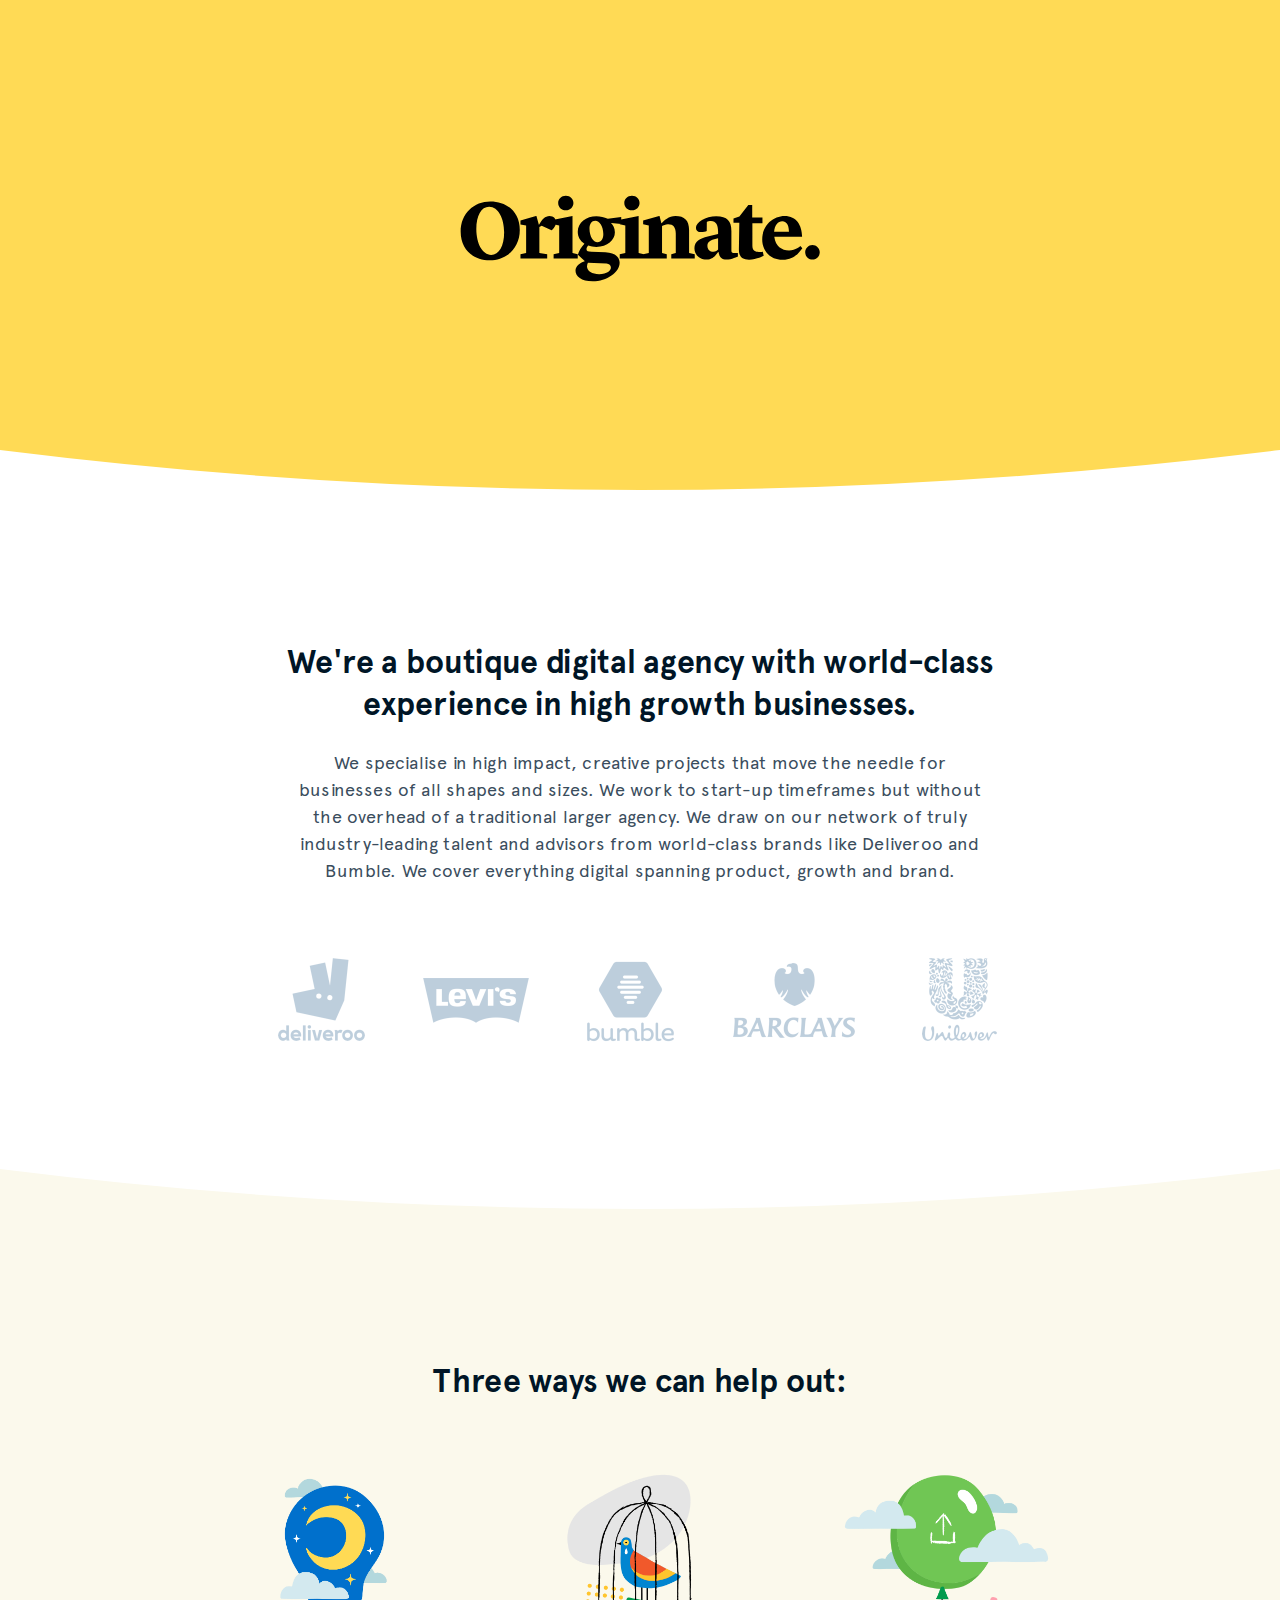
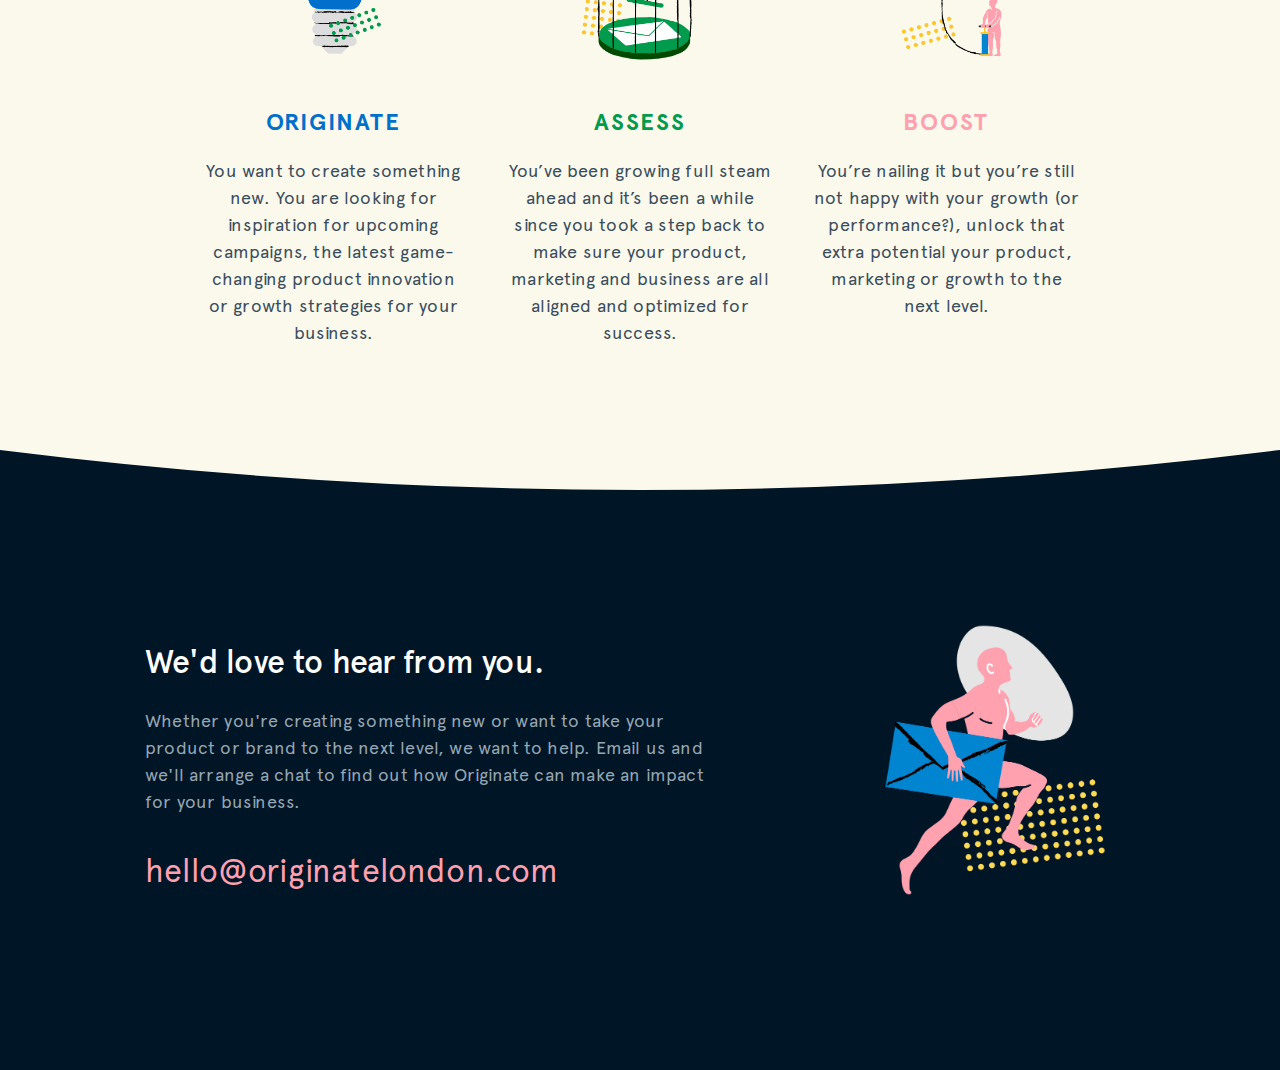
==== index.html @ 047ee90d "big update, added section, now responsive" ====
<html>
  <head>
    <meta name="viewport" content="width=device-width, initial-scale=1.0" />
    <link href="css/style.css" rel="stylesheet">
    <link href="fonts/Perk.css" rel="stylesheet">
    <link href="https://fonts.googleapis.com/css?family=Paytone+One" rel="stylesheet">
    <title>Originate London</title>
  </head>
  <body>
    <div id="hero">
      <img class="logo" src="img/logo-originate2.svg">
      <!-- <h1>Originate</h1> -->
      <!-- <svg width="500" height="80" viewBox="0 0 500 80" preserveAspectRatio="none">
        <path d="M0,80 L0,40 Q250,0 500,40 L500,80 Z" fill="white" />
      </svg> -->
      <svg width="500" height="80" viewBox="0 0 500 80" preserveAspectRatio="none">
        <path d="M0,80 L0,0 Q250,80 500,0 L500,80 Z" fill="white" />
      </svg>
    </div>
    <div class="section description">
      <div class="content">
        <!-- <h5>Who are originate?</h5> -->
        <h1>We're a boutique digital agency with world-class experience in high growth businesses.</h1>
        <p class="narrow">We specialise in high impact, creative projects that move the needle for businesses of all shapes and sizes. We work to start-up timeframes but without the overhead of a traditional larger agency. We draw on our network of truly industry-leading talent and advisors from world-class brands like Deliveroo and Bumble. We cover everything digital spanning product, growth and brand.</p>
      </div>
        <div class="logos">
          <img src="img/logo-deliveroo.png">
          <img src="img/logo-levis.png">
          <img src="img/logo-bumble.png">
          <img src="img/logo-barclays.png">
          <img src="img/logo-unilever.png">
        </div>
      <svg width="500" height="80" viewBox="0 0 500 80" preserveAspectRatio="none">
        <path d="M0,80 L0,0 Q250,80 500,0 L500,80 Z" fill="#fbf9ec" />
      </svg>
    </div>
    <div class="section services light">
      <div class="content wide">
        <h1>Three ways we can help out:</h1>

        <div class="services-list">
          <div class="service originate">
              <div class="illustration"></div>
              <h4 class="originate">Originate</h4>
              <p>You want to create something new. You are looking for inspiration for upcoming campaigns, the latest game-changing product innovation or growth strategies for your business.</p>
          </div>
          <div class="service assess">
              <div class="illustration"></div>
              <h4 class="assess">Assess</h4>
              <p>You’ve been growing full steam ahead and it’s been a while since you took a step back to make sure your product, marketing and business are all aligned and optimized for success.</p>
          </div>
          <div class="service boost">
              <div class="illustration"></div>
              <h4 class="boost">Boost</h4>
              <p>You’re nailing it but you’re still not happy with your growth (or performance?), unlock that extra potential your product, marketing or growth to the next level.</p>
          </div>
        </div>
      </div>
        <svg width="500" height="80" viewBox="0 0 500 80" preserveAspectRatio="none">
          <path d="M0,80 L0,0 Q250,80 500,0 L500,80 Z" fill="#001526" />
        </svg>
    </div>
    <div class="section contact dark">
      <div class="content wide">
        <div class="illustration"></div>
        <h1>We'd love to hear from you.</h1>
        <p>Whether you're creating something new or want to take your product or brand to the next level, we want to help. Email us and we'll arrange a chat to find out how Originate can make an impact for your business.</p>
        <p class="email"><a href="mailto:hello@originatelondon.com">hello@originatelondon.com</a></p>
      </div>
    </div>
  </body>
</html>
---- css/style.css ----
body {
  background: #fff;
  margin: 0;
  font-family: "Perk", "Avenir Next", sans-serif;
}


img {
  /*box-shadow: 0px 4px 12px rgba(0,0,0,0.4);*/
  /*margin: 30px;*/
}
@media (max-width: 320px) {
  body {
    padding: 0;
    text-align: center;
  }
  img {
    width: 320px;
    margin: 0;
  }
}

h1, h2, h3 {
  letter-spacing: -0.01em;
  font-weight: 600;
  line-height: 1.3;
  color: #001526;
}
p {
  line-height: 1.5;
  font-size: 18px;
  letter-spacing: 0.01em;
  color: #3A4D5D;
}
.content p.narrow {
  margin-right: 28px;
  margin-left: 28px;
}

  
svg{
width: 100%; position: absolute; bottom: 0; left: 0;
}

#hero {
  /*background-color: rgb(15, 1, 94);*/
  /*background-image: radial-gradient(at 50% 100%, rgba(123, 22, 255, 0.75), rgb(15, 1, 94));*/
  
  /* pink */
  /*background: #FFA0AF;*/
  /* yellow */
  background: #FFDA55;
  /* blue */
  /*background: #0070CB;*/
  
  padding: 40px 0px;
  text-align: center;
  height: 50%;
  min-height: 300px;
  position: relative;
}

#hero h1 {
  font-size: 144px;
  letter-spacing: -0.03em;
  position: absolute;
  top: 50%;
  width: 100%;
  margin: -90px 0 0 0;
  font-weight: 300;
  /*color: #fff;*/
  text-align: center;
}

#hero .logo {
  width: 360px;
  top: 50%;
  position: absolute;
  margin: -70px 0 0 -180px;
}
.section {
  background: #fff;
  padding: 80px 0 140px 0;
  text-align: center;
  position: relative;
}
.section .content {
  max-width: 760px;
  margin: 0 auto;
  clear: both;
  overflow: hidden;
}

.section .content.wide {
  max-width: 1000px;
}

.section h1 {
  /*width: 90%;*/
  margin: 32px auto 24px auto;
  font-size: 32px;
}
.section h5 {
  /*width: 90%;*/
  margin: 20px auto 0px auto !important;
  font-size: 16px;
  font-weight: 700;
  text-transform: uppercase;
  letter-spacing: 0.05em;
  color: #97A6B2;
}
.section h4 {
  color: #3A4D5D;
  font-size: 24px;
  margin-bottom: 20px;
  font-weight: 700;
  text-transform: uppercase;
  letter-spacing: 0.07em;
}
.section.services h4.originate { color: #0070CB; }
.section.services h4.assess { color: #019B4D; }
.section.services h4.boost { color: #FFA0AF; }

.section h2 {
  margin: 0 0 16px 0;
  font-size: 28px;
}
.section p {
  margin: 0 0 8px 0;
  font-size: 18px;
}

.section.description .logos {
  margin-top: 40px;
  margin-bottom: 32px;
}
.section.description .logos img {
  height: 100px; 
  margin: 20px;
}

.services-list {
  display: flex;
  flex-direction: row;
  padding: 0 40px;
  /*height: 100%;*/
}

.section.light {
  background: #fbf9ec;
}
.section.dark {
  background: #001526;
  color: #fff;
}
.section.dark a {
  /*color: #42B4F4;*/
  /*text-decoration-style: dotted;*/
  text-decoration: none;
}
.section.dark a:hover {
  text-decoration: underline;
  text-decoration-style: dotted;
}

p.email {
  margin-top: 32px;
  margin-bottom: 20px;
}
p.email a {
  font-size: 32px;
  color: #FFA0AF;
}
.section.dark h1 {
  color: #fff;
  font-weight: 500;
}
.section.dark p {
  color: #97A6B2;
}

.service {
  /*background: #f0f0f0;*/
  flex: 1;
  border-radius: 16px;
  margin-bottom: 16px;
  text-align: center;
  padding: 20px;
  clear: both;
  overflow: hidden;
}

.illustration {
  height: 240px;
  width: 100%;
  margin-bottom: 20px;
  float: left;
  background: url("../img/illustration-bulb.png");
  background-size: contain;
  background-repeat: no-repeat;
  background-position: 50% 50%;
}
.service.originate .illustration { background-image: url("../img/illustration-bulb.png"); }
.service.assess .illustration { background-image: url("../img/illustration-canary.png"); }
.service.boost .illustration { background-image: url("../img/illustration-balloon.png"); }

.section.contact .content {
  text-align: left;
  padding-left: 50px;
  padding-right: 40px;
}
.section.contact .illustration { 
  width: 300px;
  height: 300px;
  float: right;
  margin-left: 140px;
  background-image: url("../img/illustration-mailman.png");
}

@media only screen and (max-width: 800px) {
  #hero .logo {
    width: 200px;
    margin: -40px 0 0 -100px;
  }
  .section .content {
    padding: 0 28px;
    margin: 0 auto;
  }
  .section {
    padding: 00px 0 70px 0;
  }
  .section h1 {
    font-size: 26px;
  }
  .content p.narrow {
    margin-right: 0px;
    margin-left: 0px;
  }
  .section.description .logos {
    margin: 40px 12px 32px 12px;
  }
  .section.description .logos img {
    height: 60px; 
    margin: 12px;
  }
  .services-list {
    flex-direction: column;
    padding: 0 12px;
  }
  .service {
    flex: auto;
  }
  .illustration {
    height: 160px;
    /*margin: 0 auto;*/
  }
  .section.contact .content {
    text-align: center;
  }
  .section.contact .illustration { 
    width: 100%;
    height: 200px;
    float: none;
    margin-left: 0;
    background-image: url("../img/illustration-mailman.png");
  }
  p.email a {
    font-size: 22px;
  }
}
---- fonts/Perk.css ----
@font-face {
    font-family: 'Perk';
    src: url('PerkPro.woff2') format('woff2'),
        url('PerkPro.woff') format('woff');
    font-weight: normal;
    font-style: normal;
}

@font-face {
    font-family: 'Perk';
    src: url('PerkPro-Bold.woff2') format('woff2'),
        url('PerkPro-Bold.woff') format('woff');
    font-weight: bold;
    font-style: normal;
}

@font-face {
    font-family: 'Perk';
    src: url('PerkPro-Medium.woff2') format('woff2'),
        url('PerkPro-Medium.woff') format('woff');
    font-weight: 500;
    font-style: normal;
}
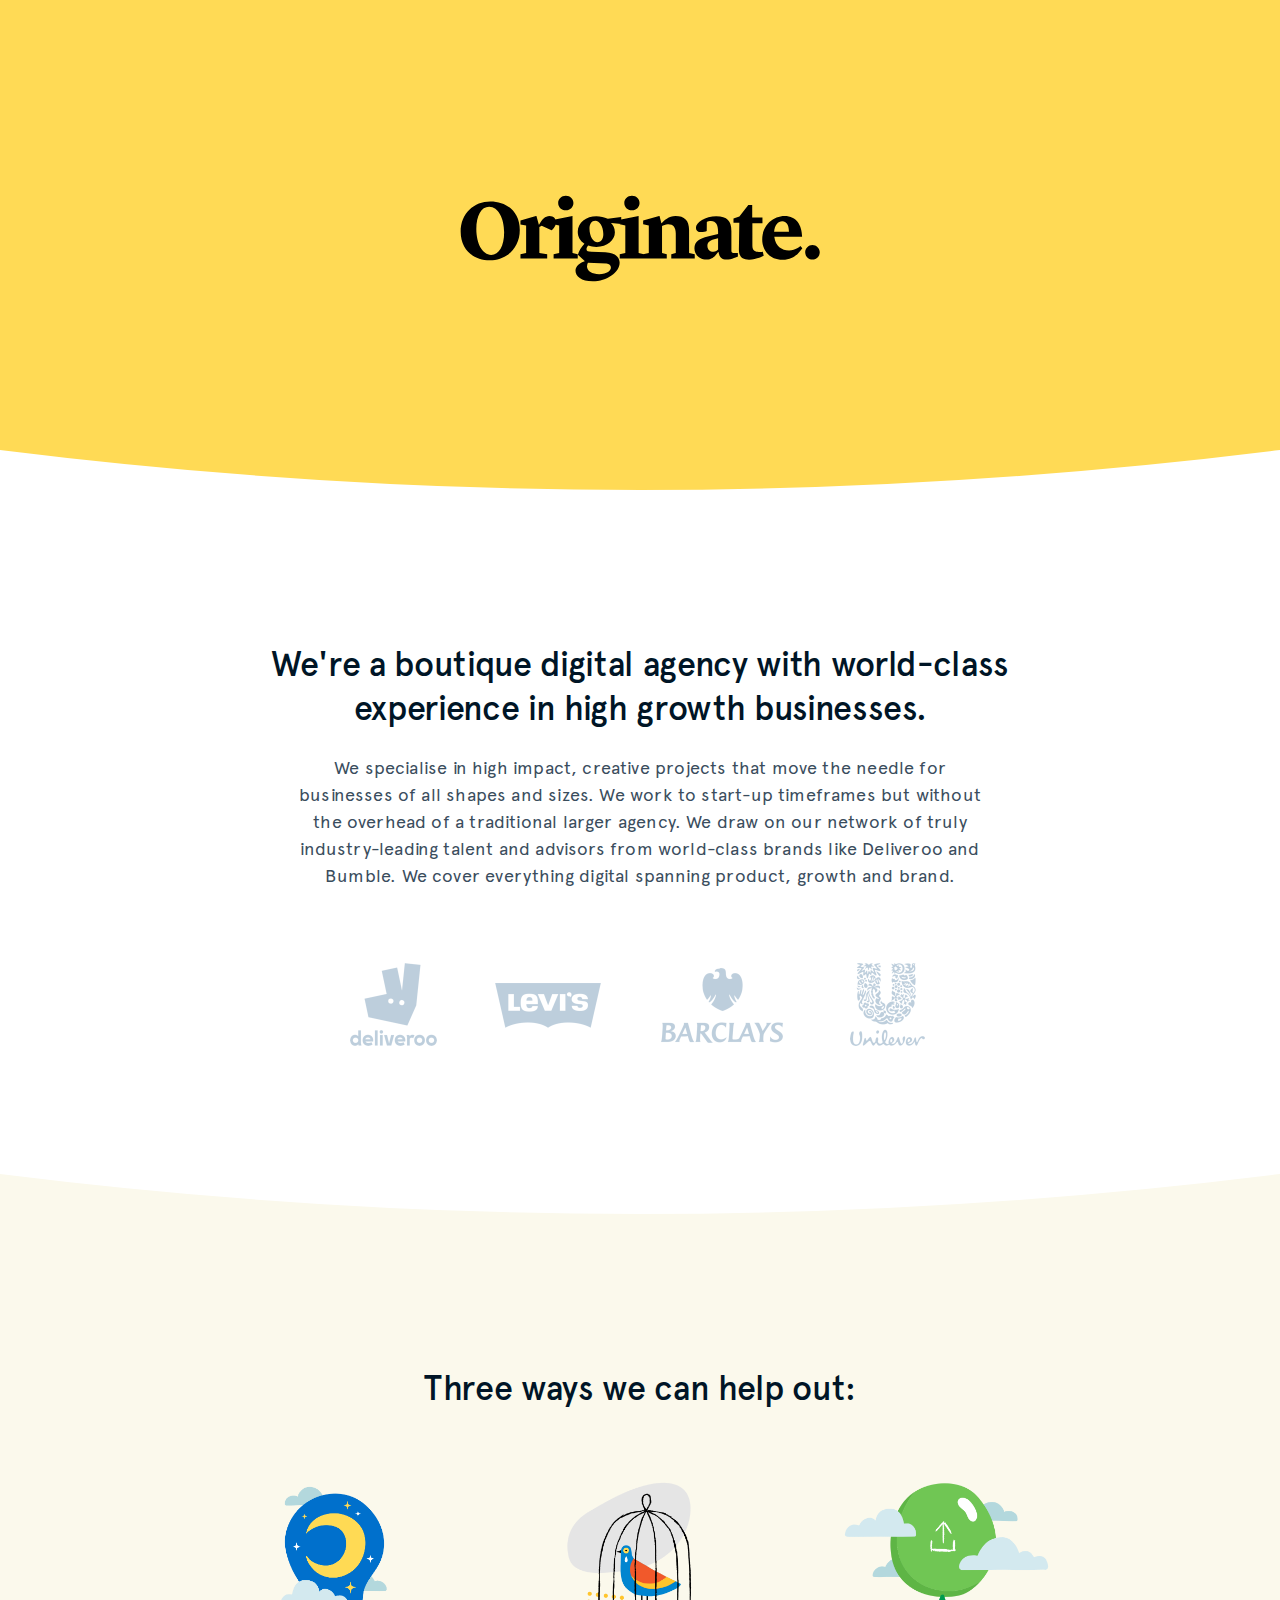
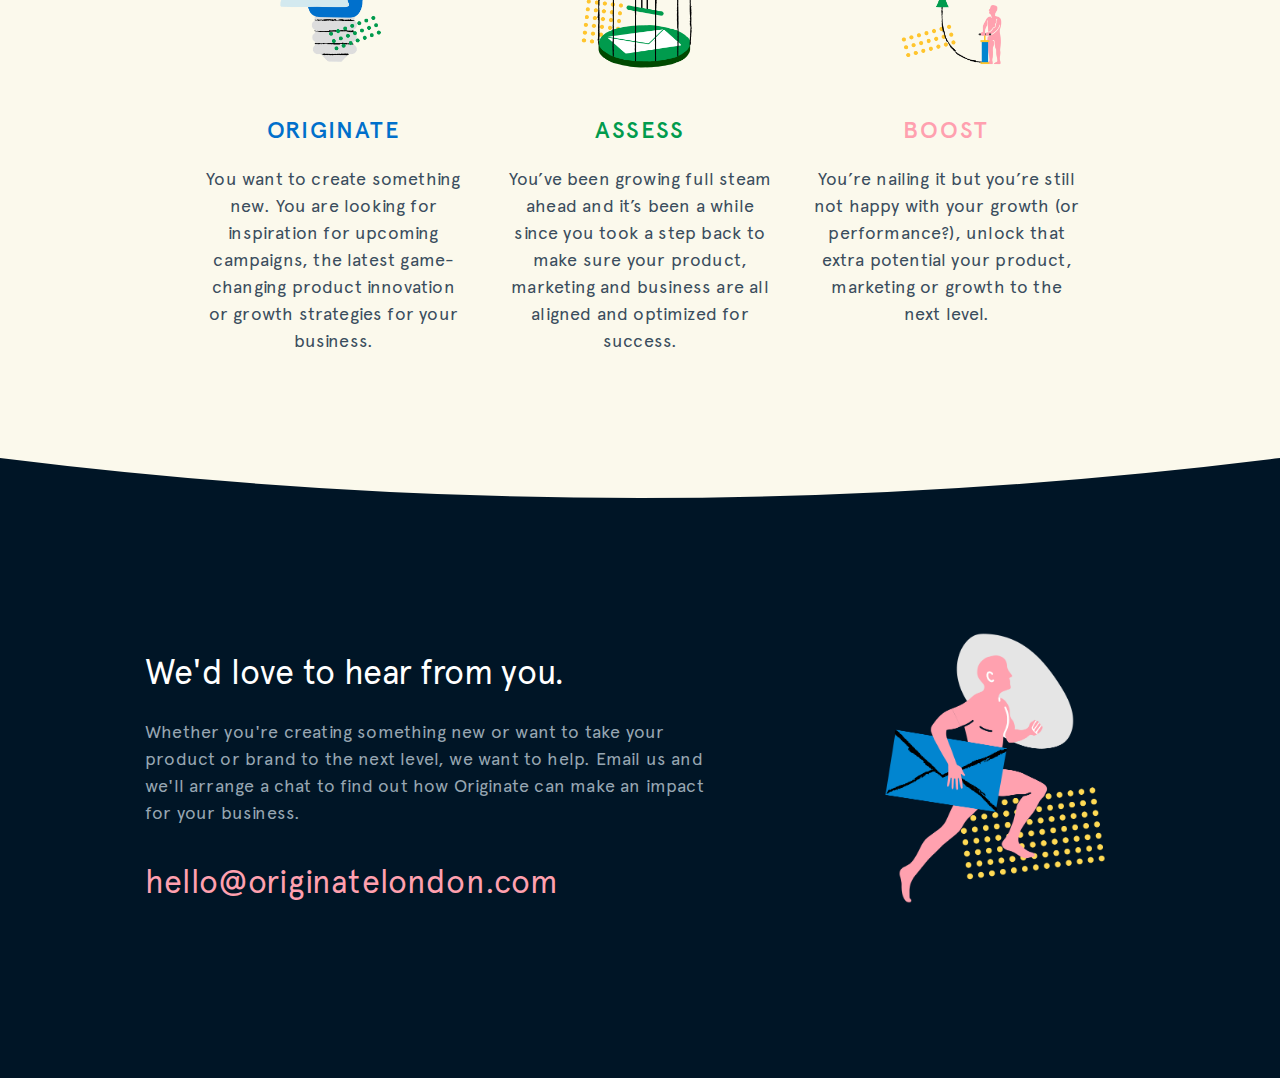
==== commit f5162c93: "removed a company" ====
--- a/index.html
+++ b/index.html
@@ -26,7 +26,6 @@
         <div class="logos">
           <img src="img/logo-deliveroo.png">
           <img src="img/logo-levis.png">
-          <img src="img/logo-bumble.png">
           <img src="img/logo-barclays.png">
           <img src="img/logo-unilever.png">
         </div>
--- a/css/style.css
+++ b/css/style.css
@@ -22,7 +22,7 @@
 
 h1, h2, h3 {
   letter-spacing: -0.01em;
-  font-weight: 600;
+  font-weight: 500;
   line-height: 1.3;
   color: #001526;
 }
@@ -98,7 +98,7 @@
 .section h1 {
   /*width: 90%;*/
   margin: 32px auto 24px auto;
-  font-size: 32px;
+  font-size: 34px;
 }
 .section h5 {
   /*width: 90%;*/
@@ -113,7 +113,7 @@
   color: #3A4D5D;
   font-size: 24px;
   margin-bottom: 20px;
-  font-weight: 700;
+  font-weight: 500;
   text-transform: uppercase;
   letter-spacing: 0.07em;
 }
@@ -173,7 +173,7 @@
 }
 .section.dark h1 {
   color: #fff;
-  font-weight: 500;
+  font-weight: 400;
 }
 .section.dark p {
   color: #97A6B2;
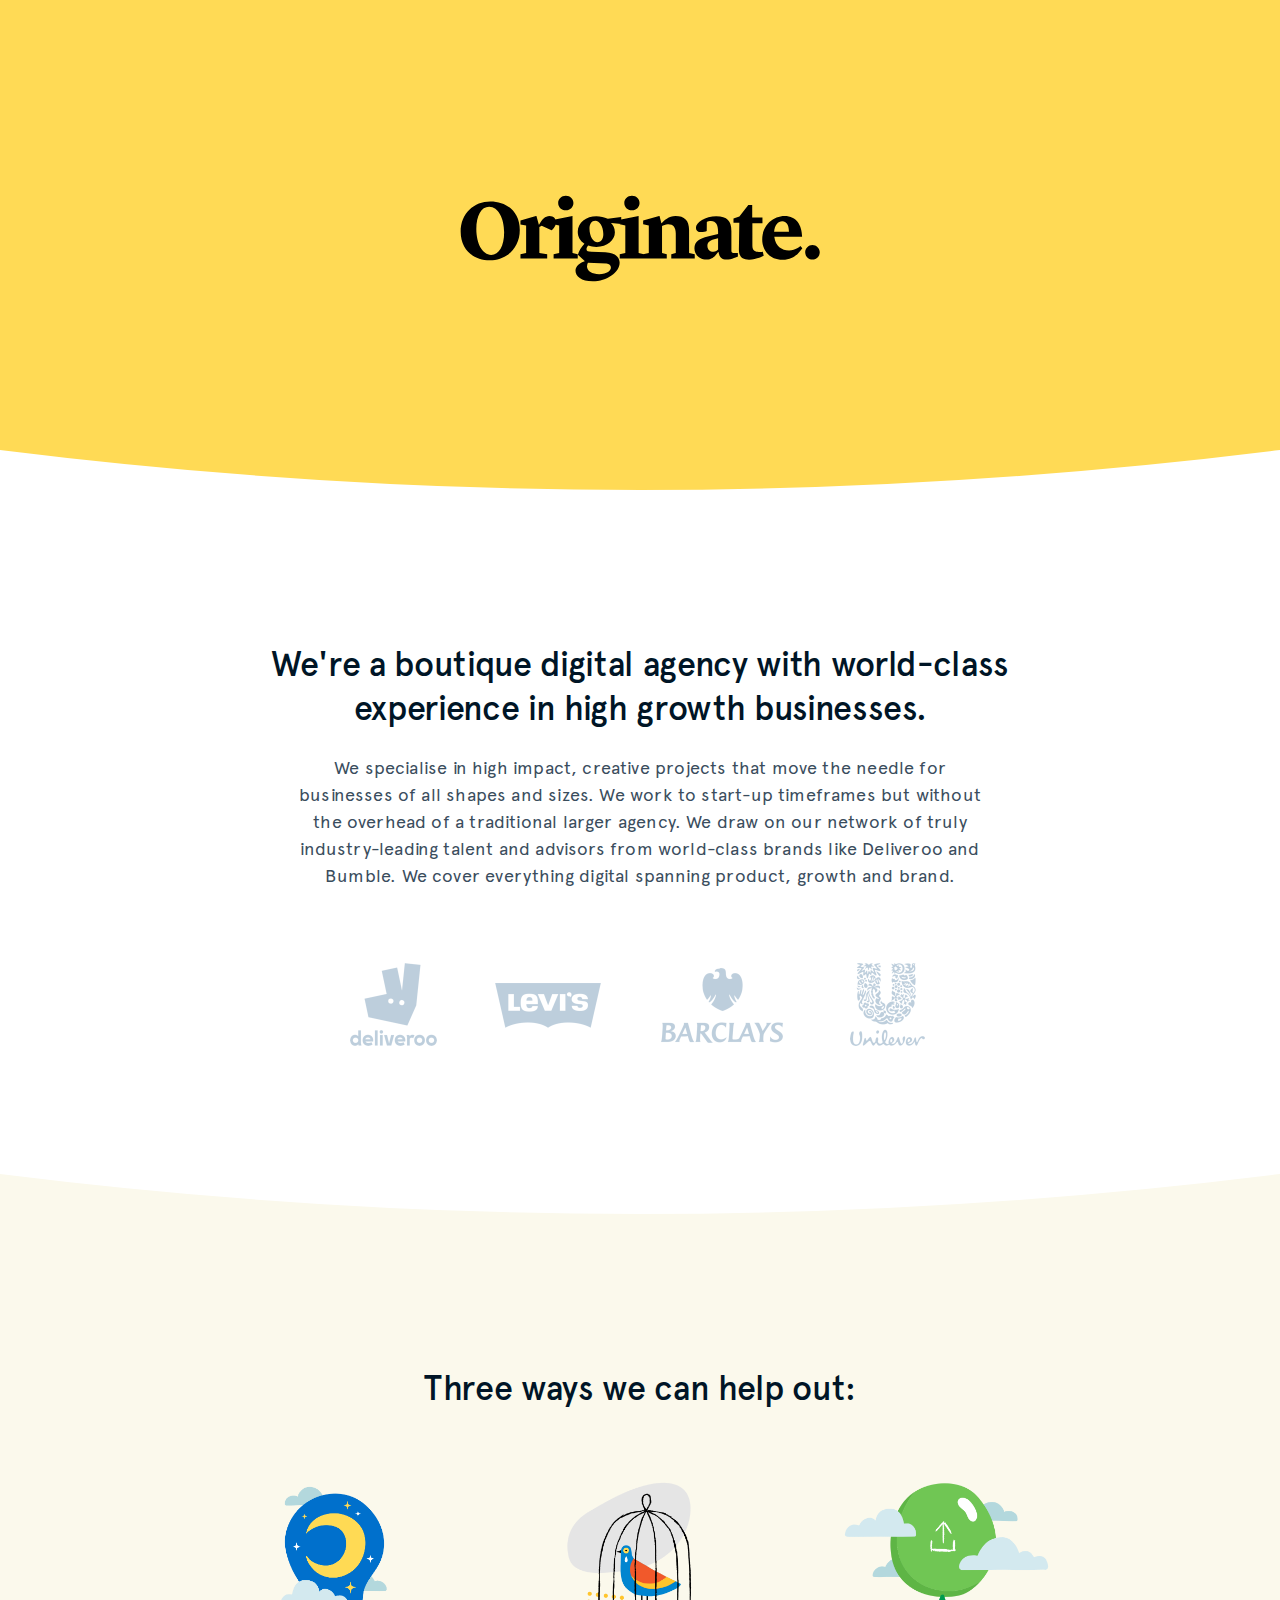
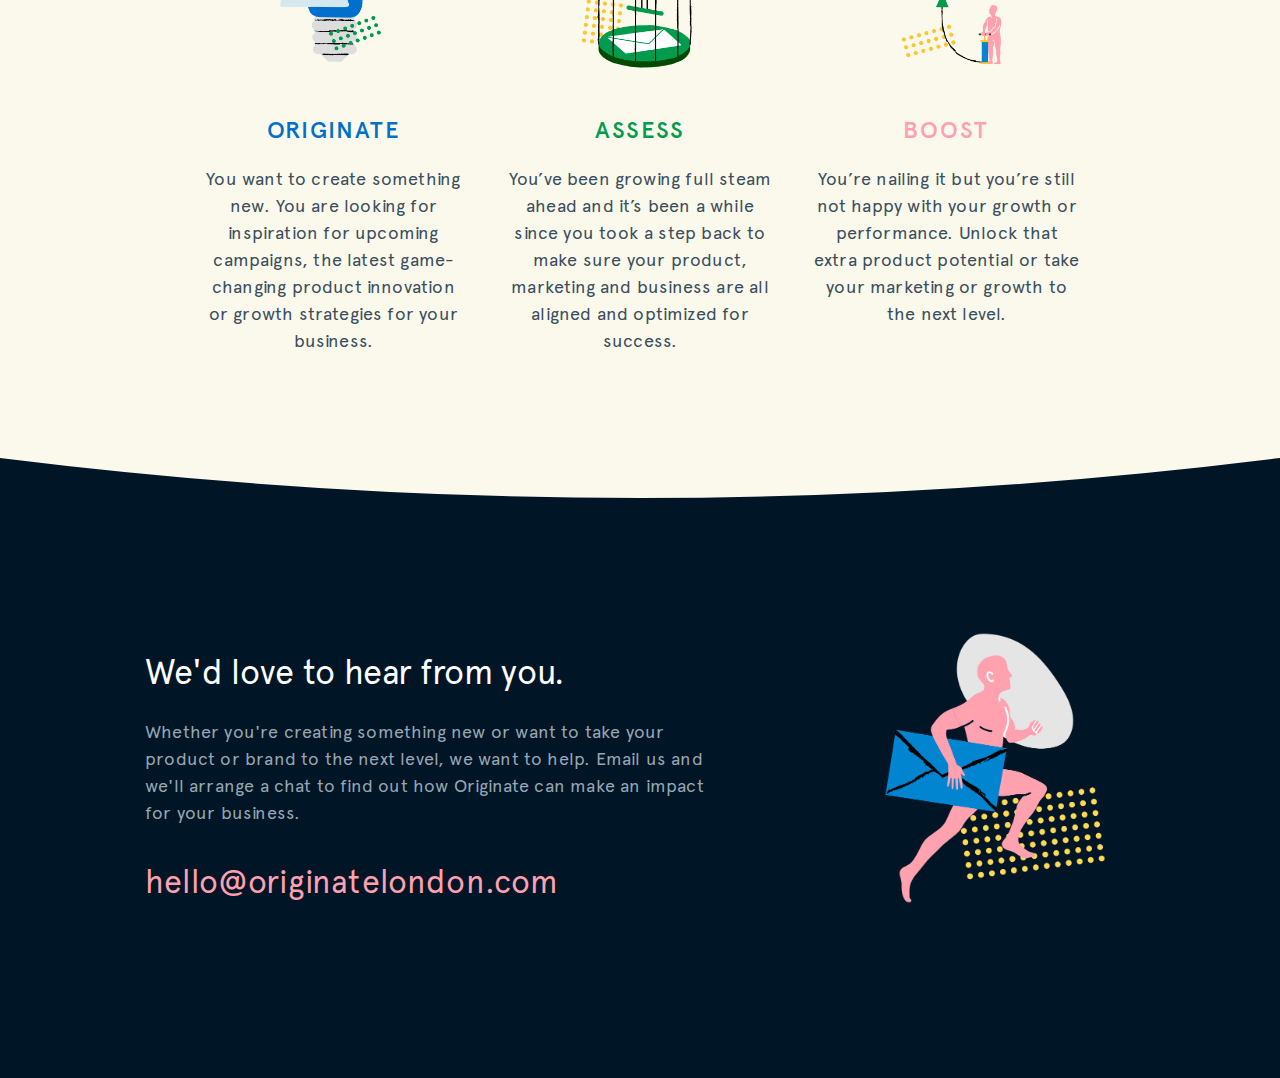
==== commit bd212346: "fixed boost copy" ====
--- a/index.html
+++ b/index.html
@@ -51,7 +51,7 @@
           <div class="service boost">
               <div class="illustration"></div>
               <h4 class="boost">Boost</h4>
-              <p>You’re nailing it but you’re still not happy with your growth (or performance?), unlock that extra potential your product, marketing or growth to the next level.</p>
+              <p>You’re nailing it but you’re still not happy with your growth or performance. Unlock that extra product potential or take your marketing or growth to the next level.</p>
           </div>
         </div>
       </div>
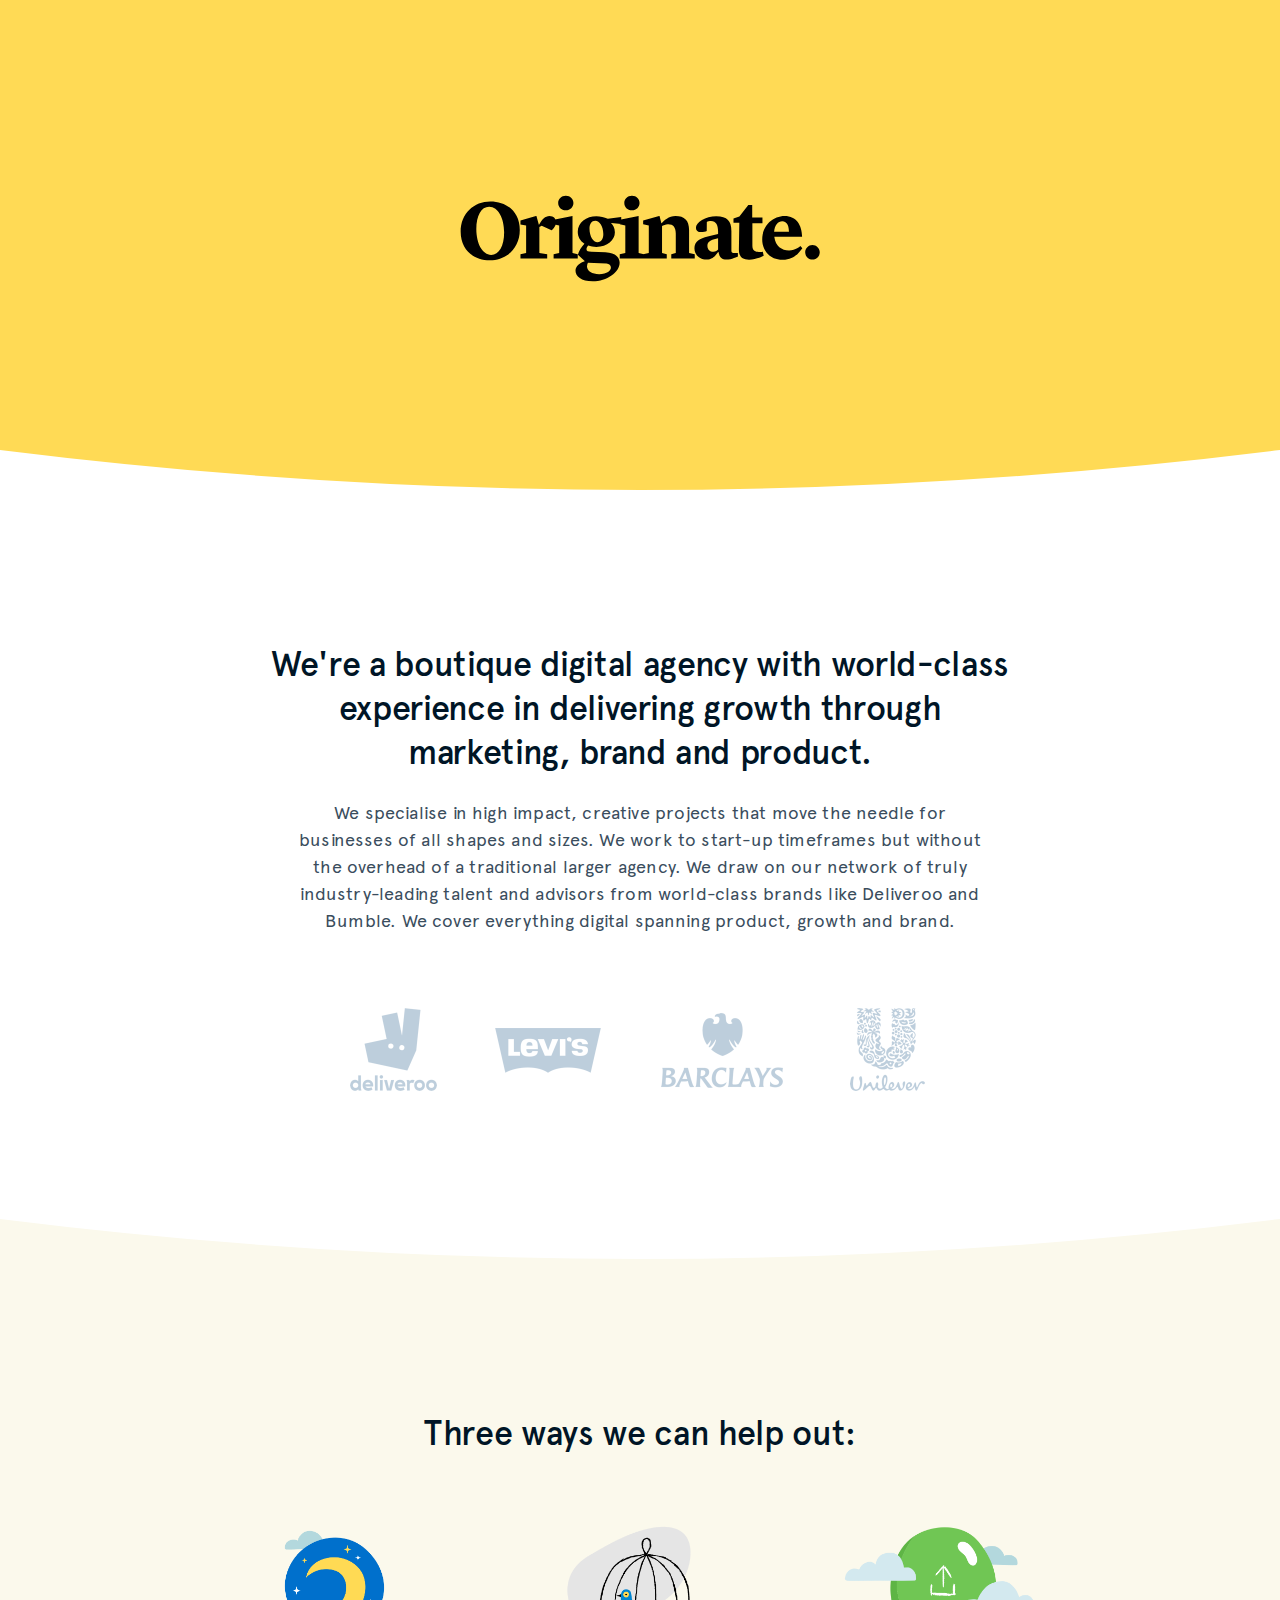
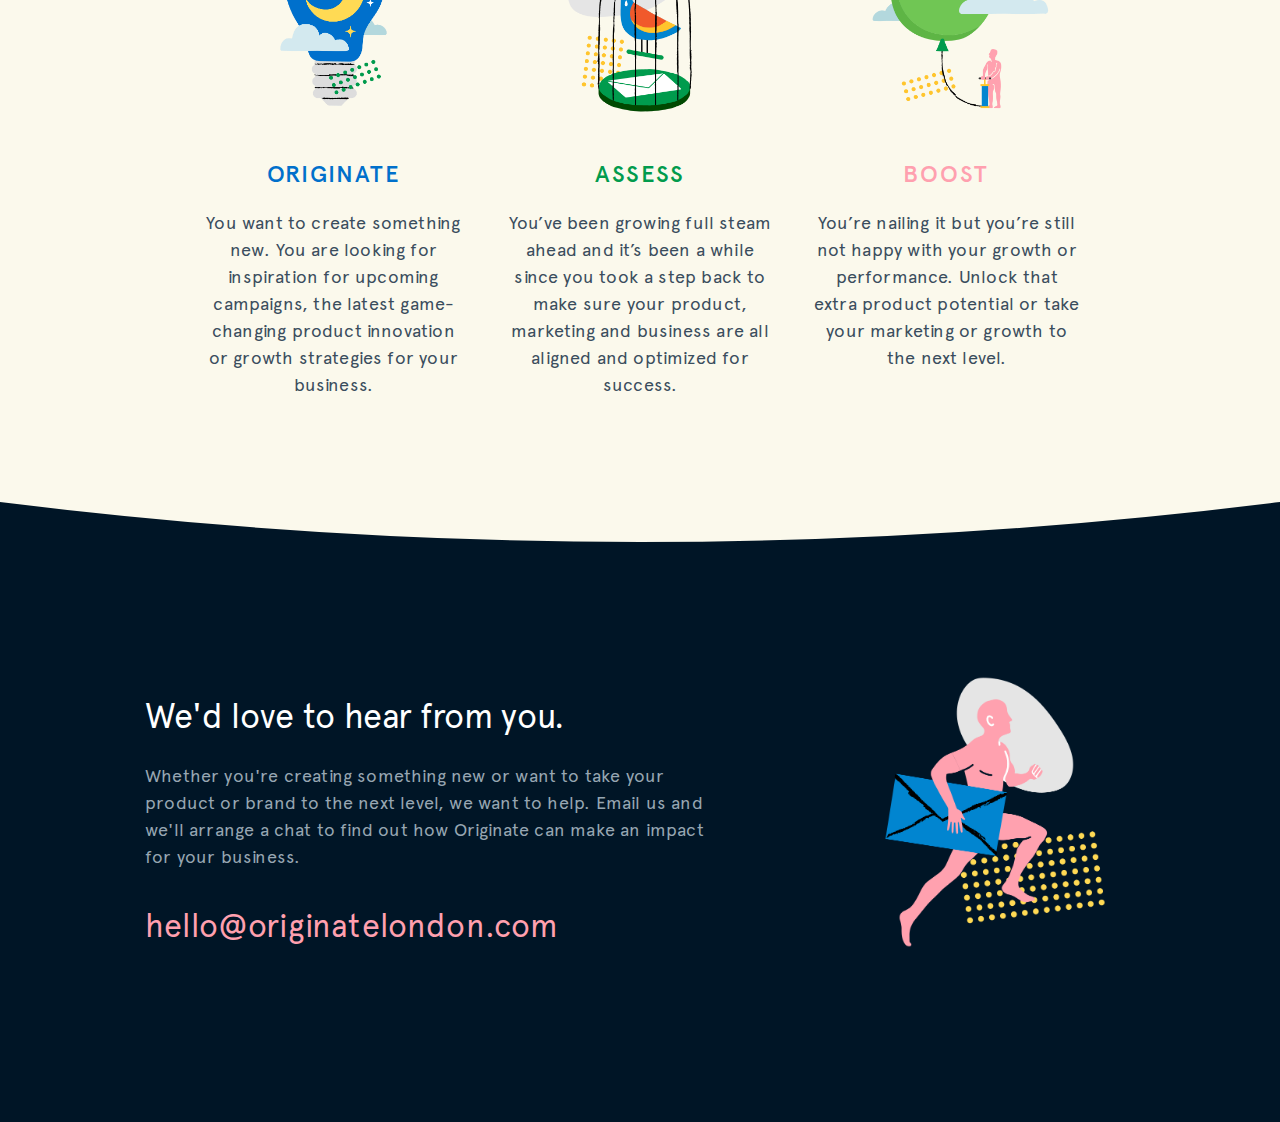
==== commit e4a69e26: "favicon and title" ====
--- a/index.html
+++ b/index.html
@@ -20,7 +20,7 @@
     <div class="section description">
       <div class="content">
         <!-- <h5>Who are originate?</h5> -->
-        <h1>We're a boutique digital agency with world-class experience in high growth businesses.</h1>
+        <h1>We're a boutique digital agency with world-class experience in delivering growth through marketing, brand and product.</h1>
         <p class="narrow">We specialise in high impact, creative projects that move the needle for businesses of all shapes and sizes. We work to start-up timeframes but without the overhead of a traditional larger agency. We draw on our network of truly industry-leading talent and advisors from world-class brands like Deliveroo and Bumble. We cover everything digital spanning product, growth and brand.</p>
       </div>
         <div class="logos">
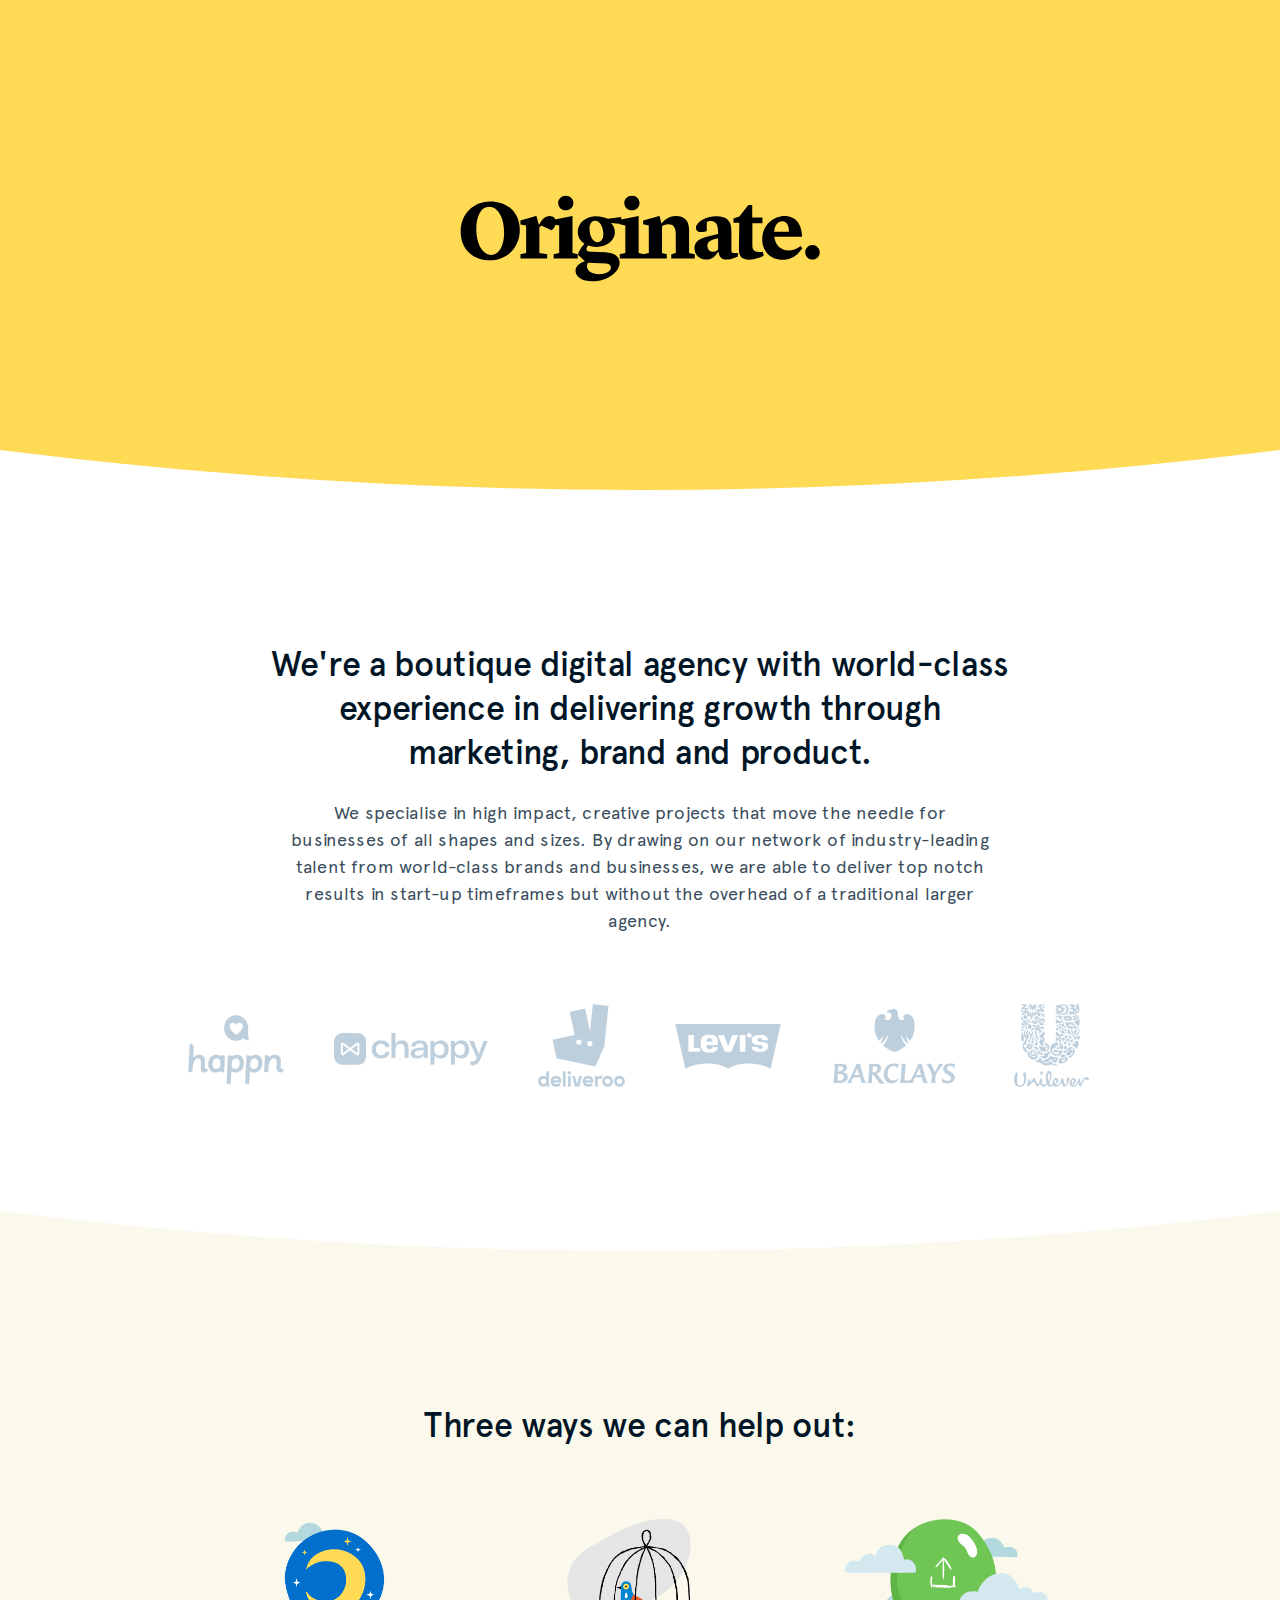
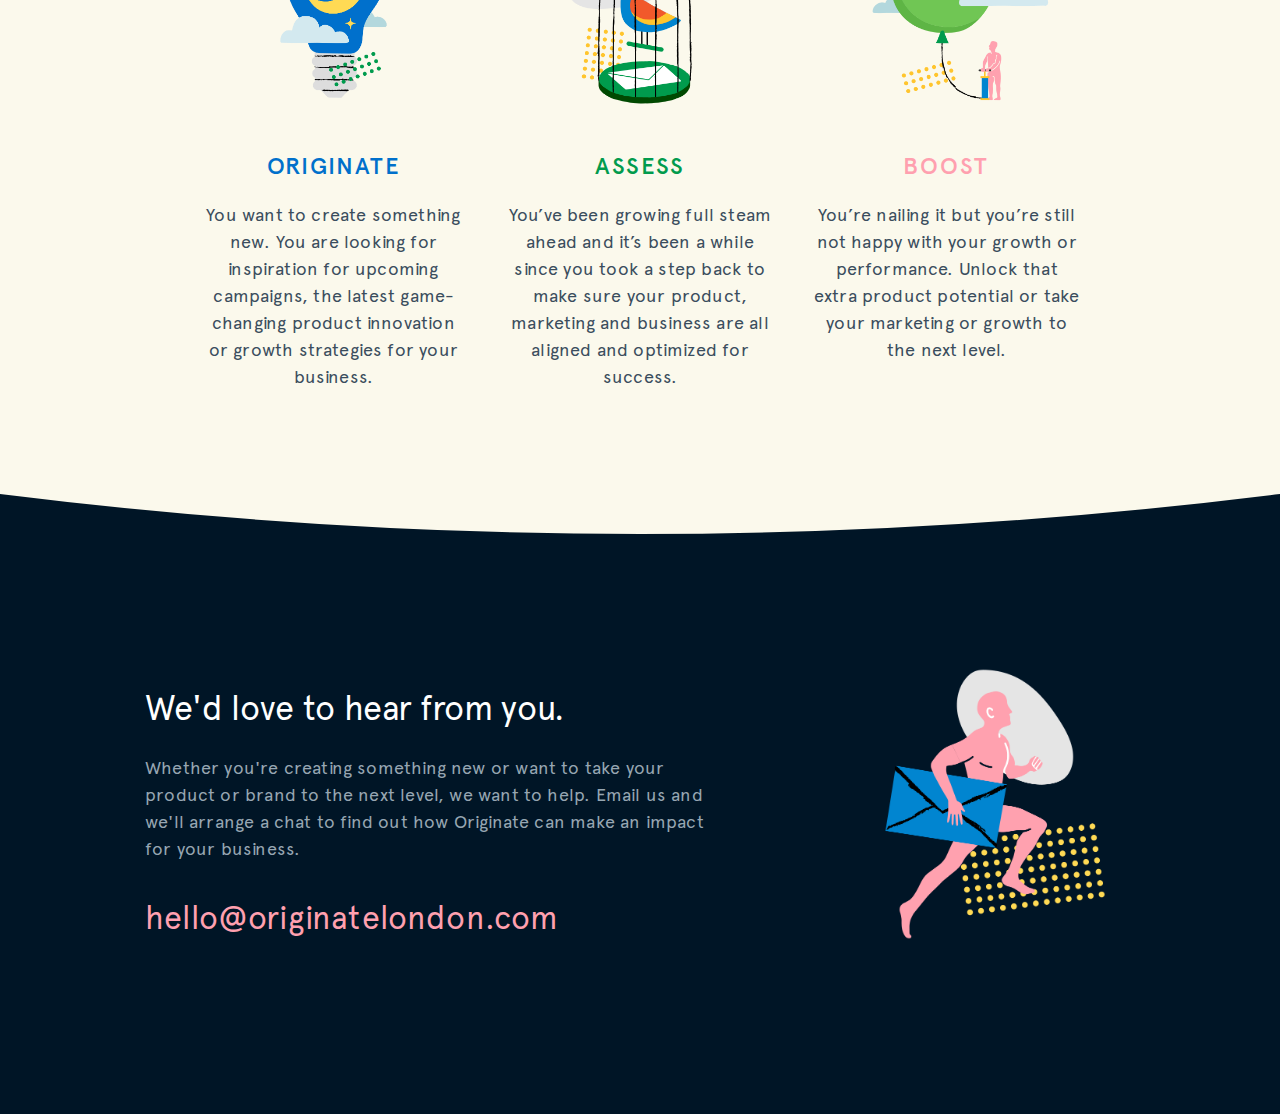
==== commit 55722861: "added company logos, changes description copy" ====
--- a/index.html
+++ b/index.html
@@ -21,9 +21,11 @@
       <div class="content">
         <!-- <h5>Who are originate?</h5> -->
         <h1>We're a boutique digital agency with world-class experience in delivering growth through marketing, brand and product.</h1>
-        <p class="narrow">We specialise in high impact, creative projects that move the needle for businesses of all shapes and sizes. We work to start-up timeframes but without the overhead of a traditional larger agency. We draw on our network of truly industry-leading talent and advisors from world-class brands like Deliveroo and Bumble. We cover everything digital spanning product, growth and brand.</p>
+        <p class="narrow">We specialise in high impact, creative projects that move the needle for businesses of all shapes and sizes. By drawing on our network of industry-leading talent from world-class brands and businesses, we are able to deliver top notch results in start-up timeframes but without the overhead of a traditional larger agency.</p>
       </div>
         <div class="logos">
+          <img src="img/logo-happn.png">
+          <img src="img/logo-chappy.png">
           <img src="img/logo-deliveroo.png">
           <img src="img/logo-levis.png">
           <img src="img/logo-barclays.png">
--- a/css/style.css
+++ b/css/style.css
@@ -136,7 +136,7 @@
 }
 .section.description .logos img {
   height: 100px; 
-  margin: 20px;
+  margin: 16px;
 }
 
 .services-list {
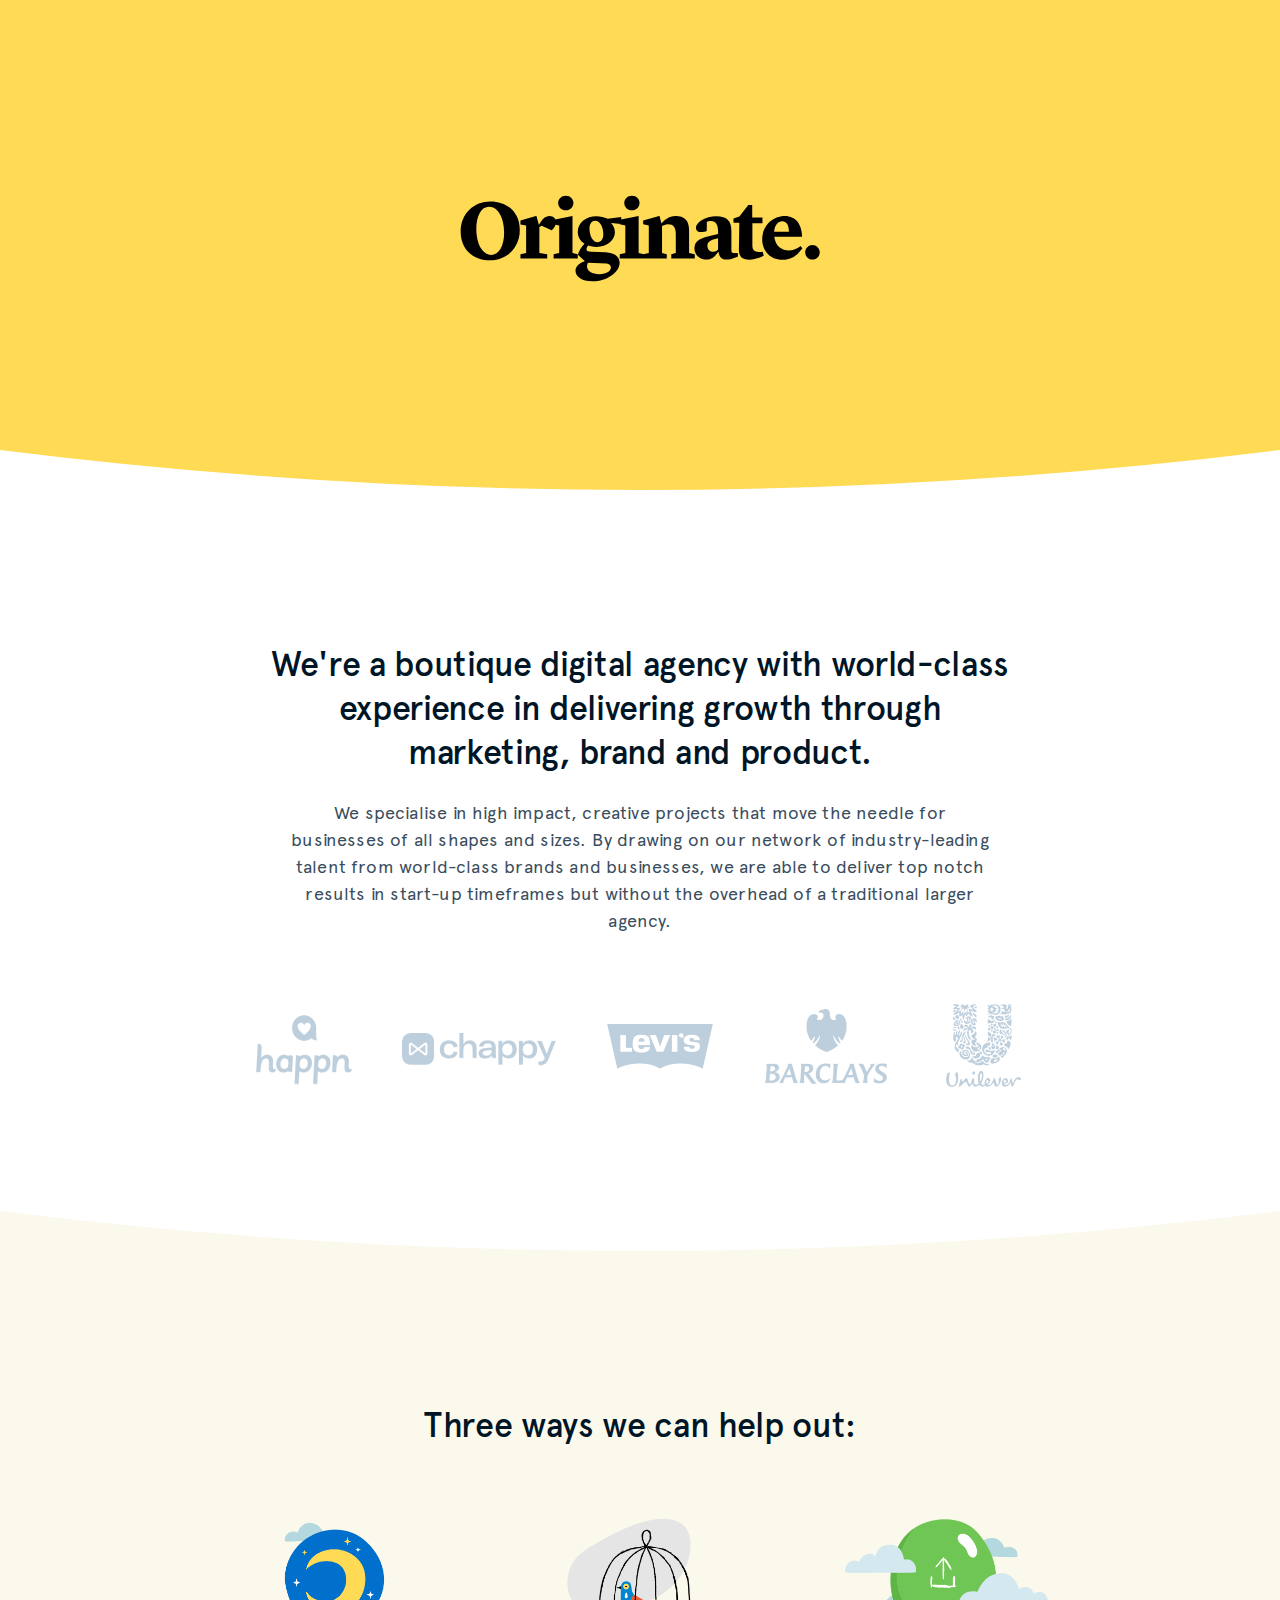
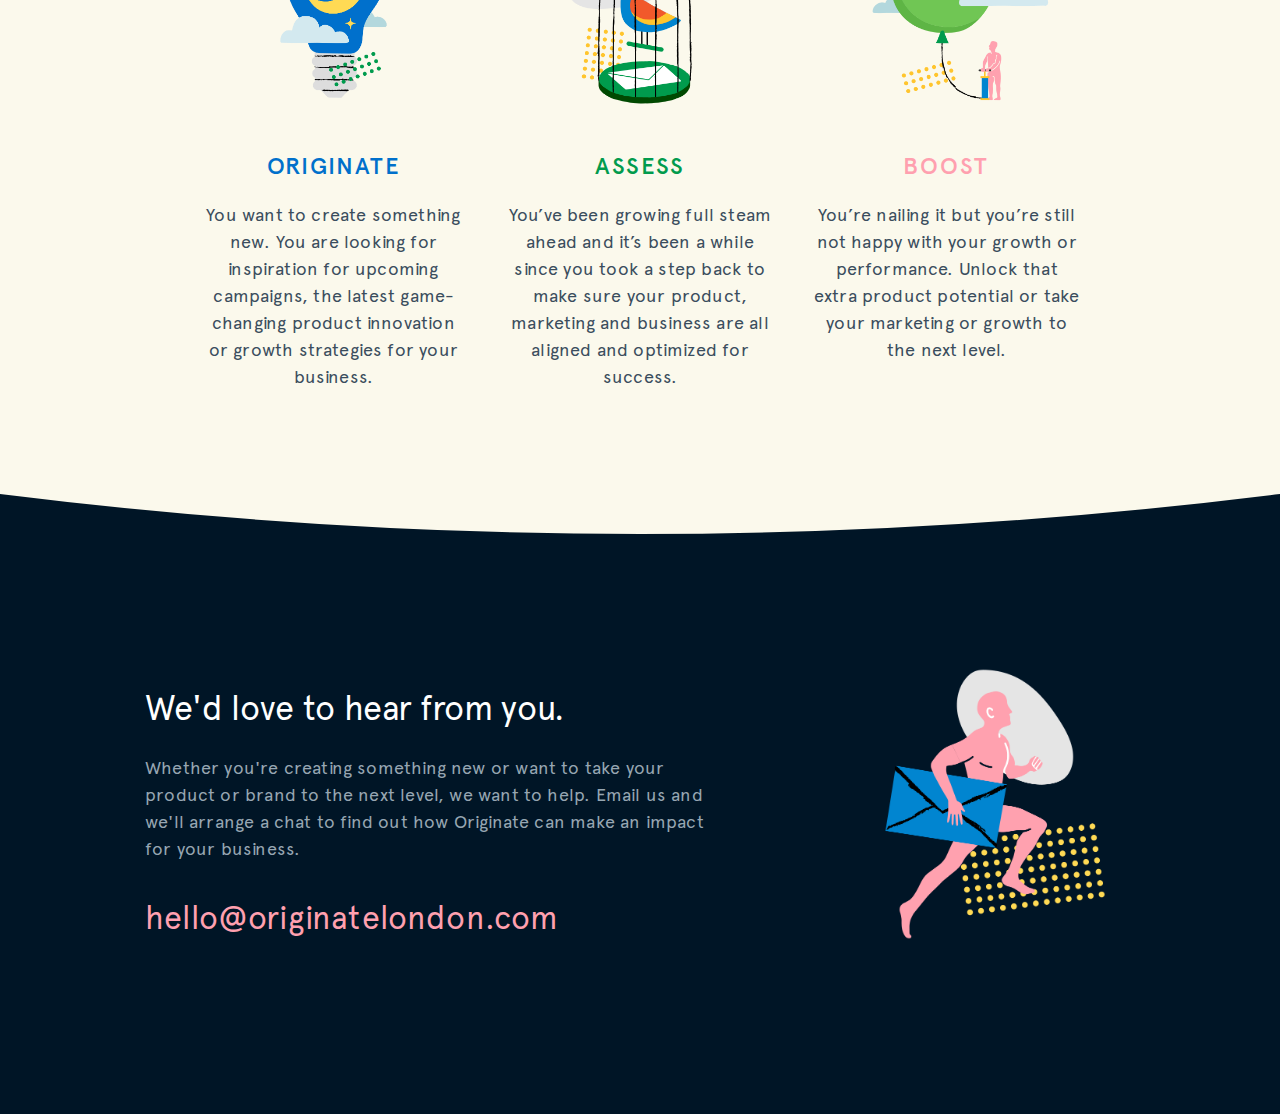
==== commit c6b0413d: "removed company" ====
--- a/index.html
+++ b/index.html
@@ -26,7 +26,6 @@
         <div class="logos">
           <img src="img/logo-happn.png">
           <img src="img/logo-chappy.png">
-          <img src="img/logo-deliveroo.png">
           <img src="img/logo-levis.png">
           <img src="img/logo-barclays.png">
           <img src="img/logo-unilever.png">
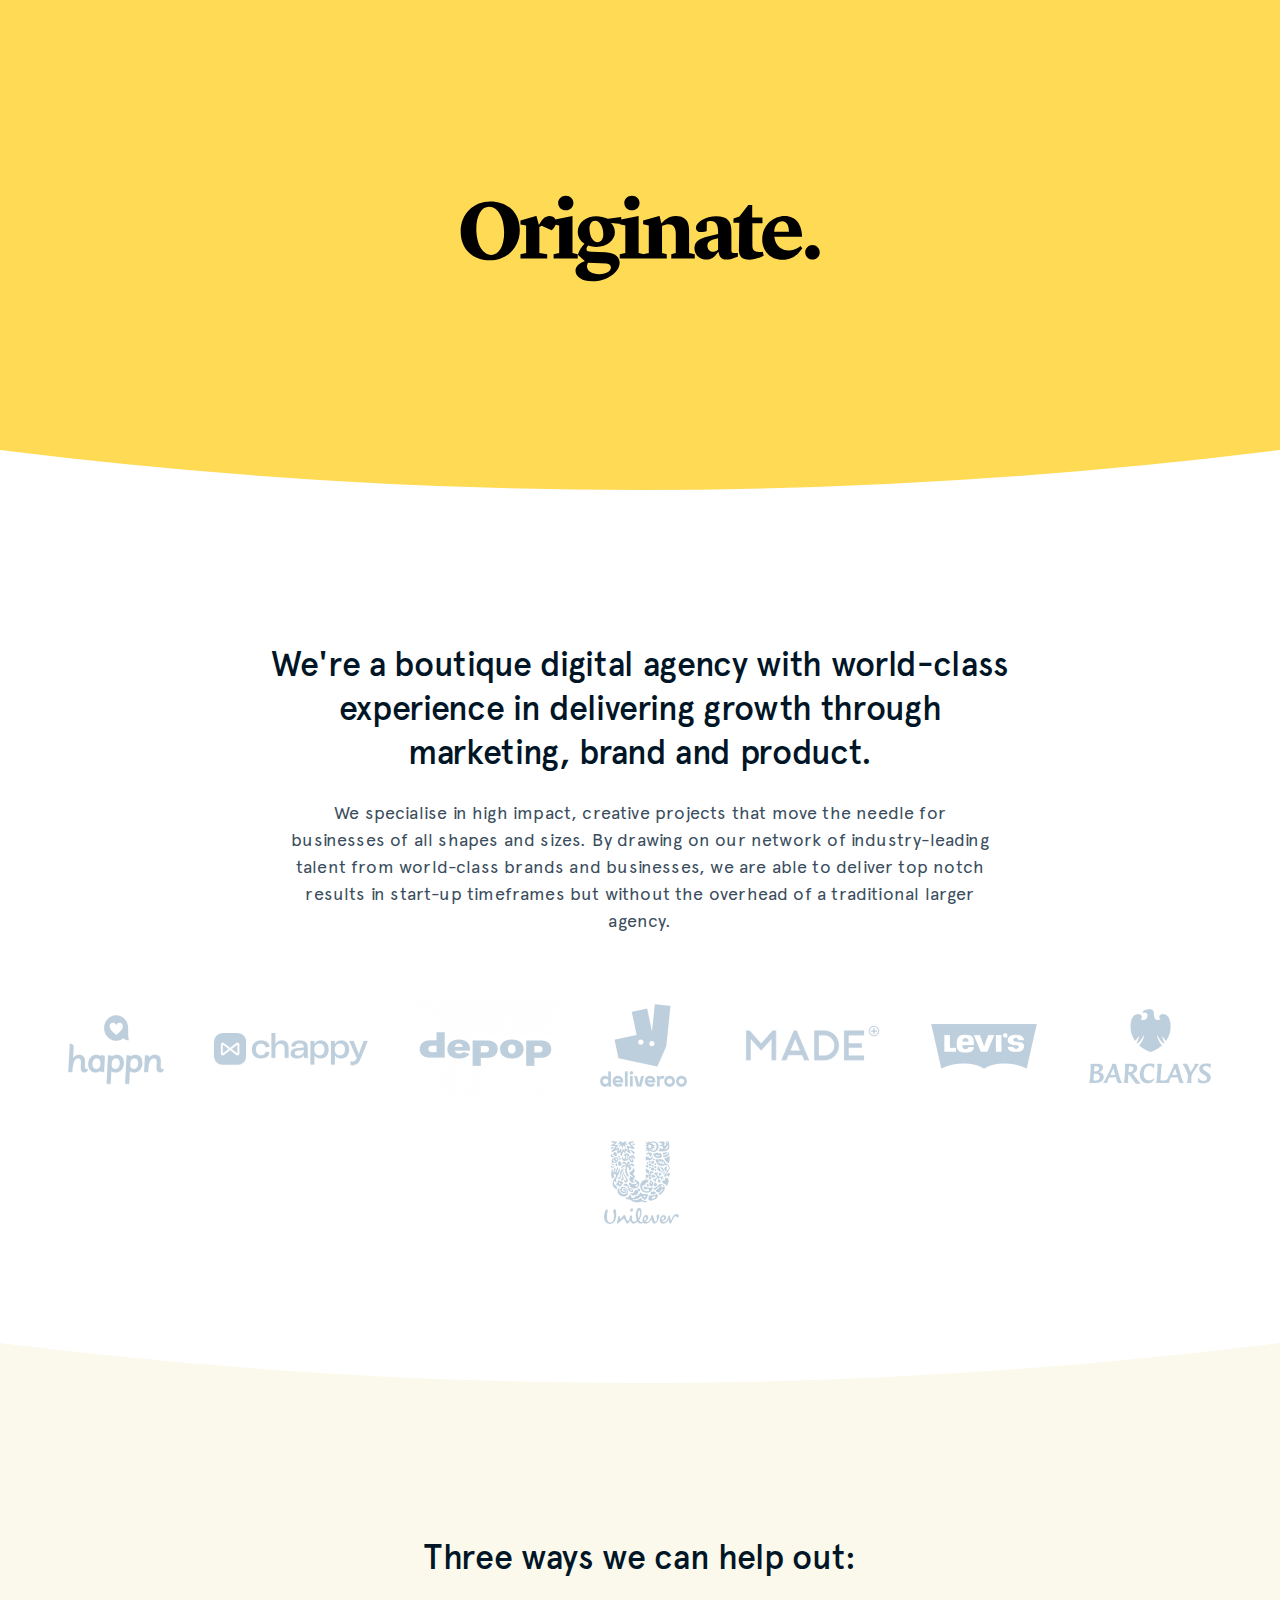
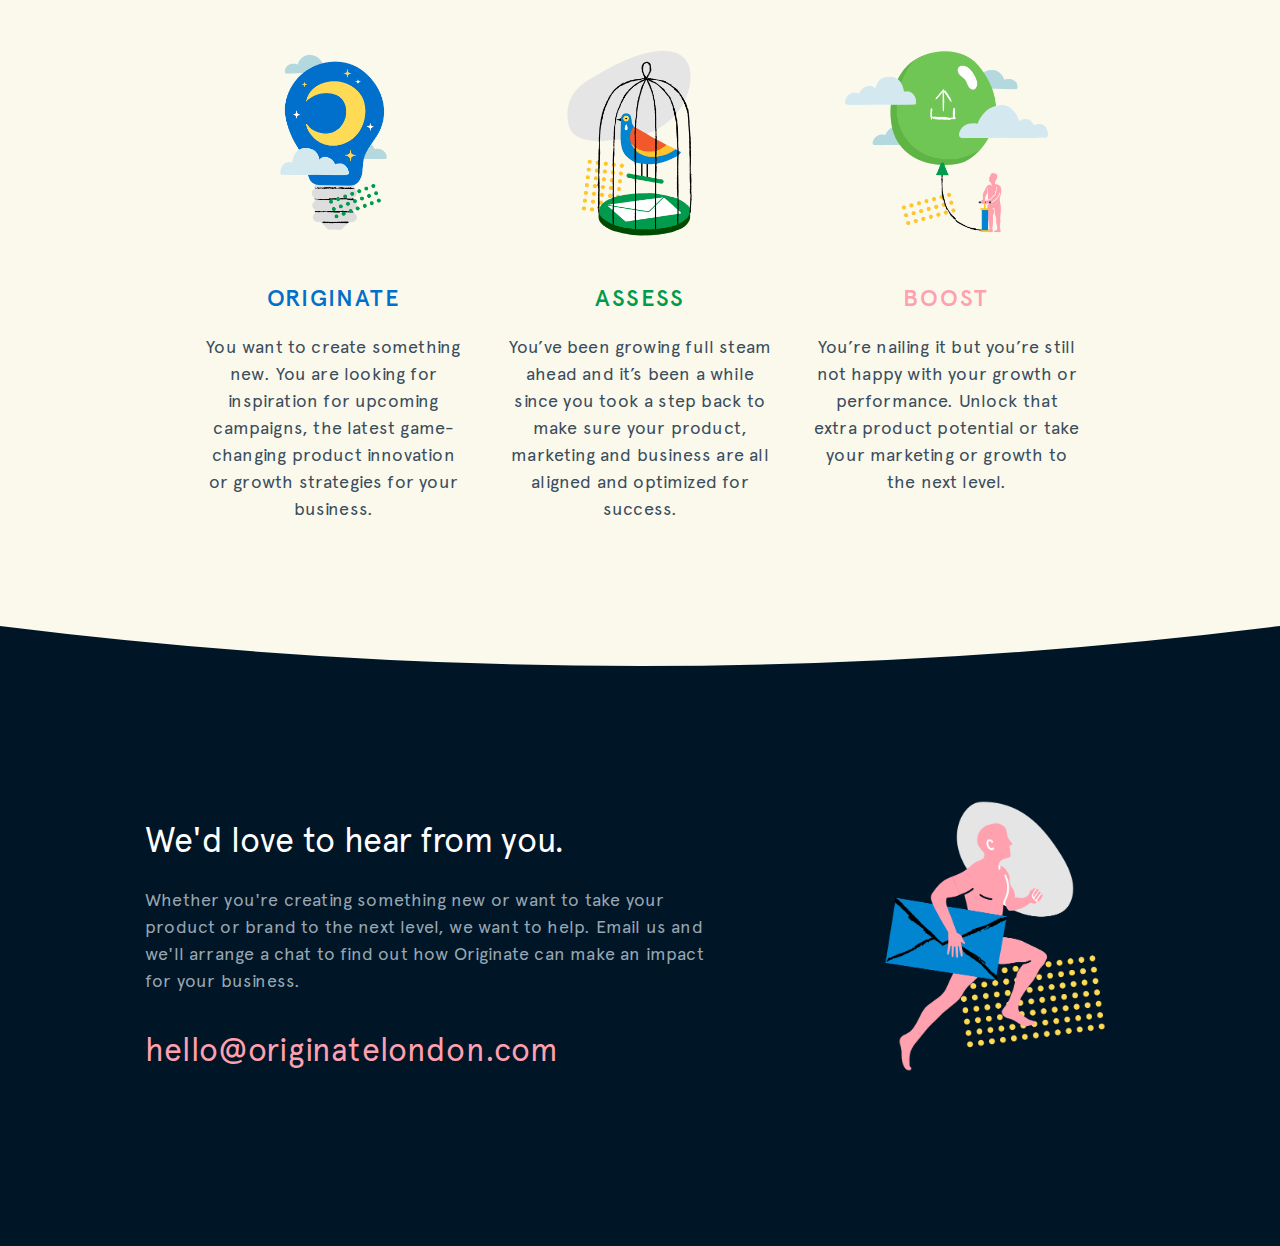
==== commit 3233757f: "added more logos" ====
--- a/index.html
+++ b/index.html
@@ -26,6 +26,9 @@
         <div class="logos">
           <img src="img/logo-happn.png">
           <img src="img/logo-chappy.png">
+          <img src="img/logo-depop.png">
+          <img src="img/logo-deliveroo.png">        
+          <img src="img/logo-made.png">
           <img src="img/logo-levis.png">
           <img src="img/logo-barclays.png">
           <img src="img/logo-unilever.png">
